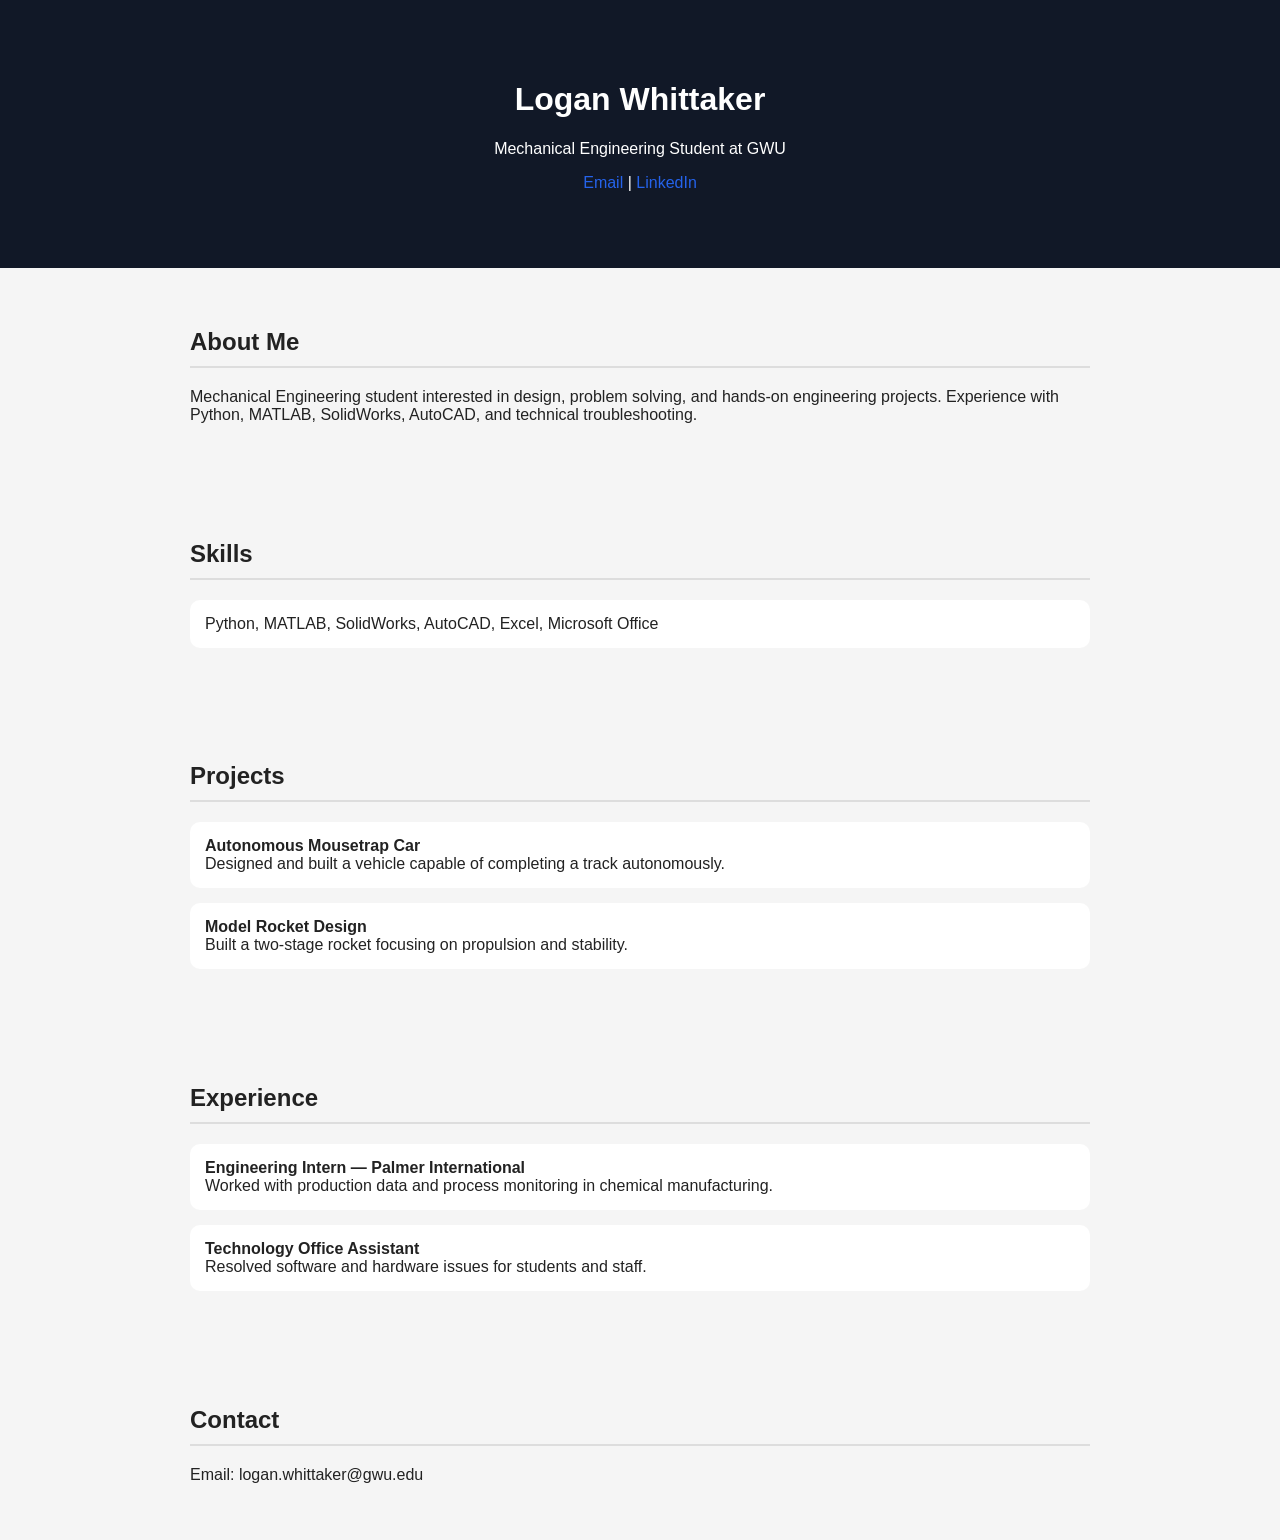
==== index.html @ 43ebd863 "Create index.html" ====
<!DOCTYPE html>
<html lang="en">
<head>
  <meta charset="UTF-8">
  <title>Logan Whittaker</title>
  <style>
    body {
      margin: 0;
      font-family: Arial;
      background: #f5f5f5;
      color: #222;
    }
    header {
      background: #111827;
      color: white;
      text-align: center;
      padding: 60px 20px;
    }
    section {
      padding: 40px 20px;
      max-width: 900px;
      margin: auto;
    }
    h2 {
      border-bottom: 2px solid #ddd;
      padding-bottom: 10px;
    }
    .card {
      background: white;
      padding: 15px;
      margin: 15px 0;
      border-radius: 10px;
    }
    a {
      color: #2563eb;
      text-decoration: none;
    }
  </style>
</head>

<body>

<header>
  <h1>Logan Whittaker</h1>
  <p>Mechanical Engineering Student at GWU</p>
  <p>
    <a href="mailto:logan.whittaker@gwu.edu">Email</a> |
    <a href="https://www.linkedin.com/in/logan-whittaker" target="_blank">LinkedIn</a>
  </p>
</header>

<section>
  <h2>About Me</h2>
  <p>
    Mechanical Engineering student interested in design, problem solving,
    and hands-on engineering projects. Experience with Python, MATLAB,
    SolidWorks, AutoCAD, and technical troubleshooting.
  </p>
</section>

<section>
  <h2>Skills</h2>
  <div class="card">
    Python, MATLAB, SolidWorks, AutoCAD, Excel, Microsoft Office
  </div>
</section>

<section>
  <h2>Projects</h2>

  <div class="card">
    <strong>Autonomous Mousetrap Car</strong><br>
    Designed and built a vehicle capable of completing a track autonomously.
  </div>

  <div class="card">
    <strong>Model Rocket Design</strong><br>
    Built a two-stage rocket focusing on propulsion and stability.
  </div>

</section>

<section>
  <h2>Experience</h2>

  <div class="card">
    <strong>Engineering Intern — Palmer International</strong><br>
    Worked with production data and process monitoring in chemical manufacturing.
  </div>

  <div class="card">
    <strong>Technology Office Assistant</strong><br>
    Resolved software and hardware issues for students and staff.
  </div>

</section>

<section>
  <h2>Contact</h2>
  <p>Email: logan.whittaker@gwu.edu</p>
</section>

</body>
</html>
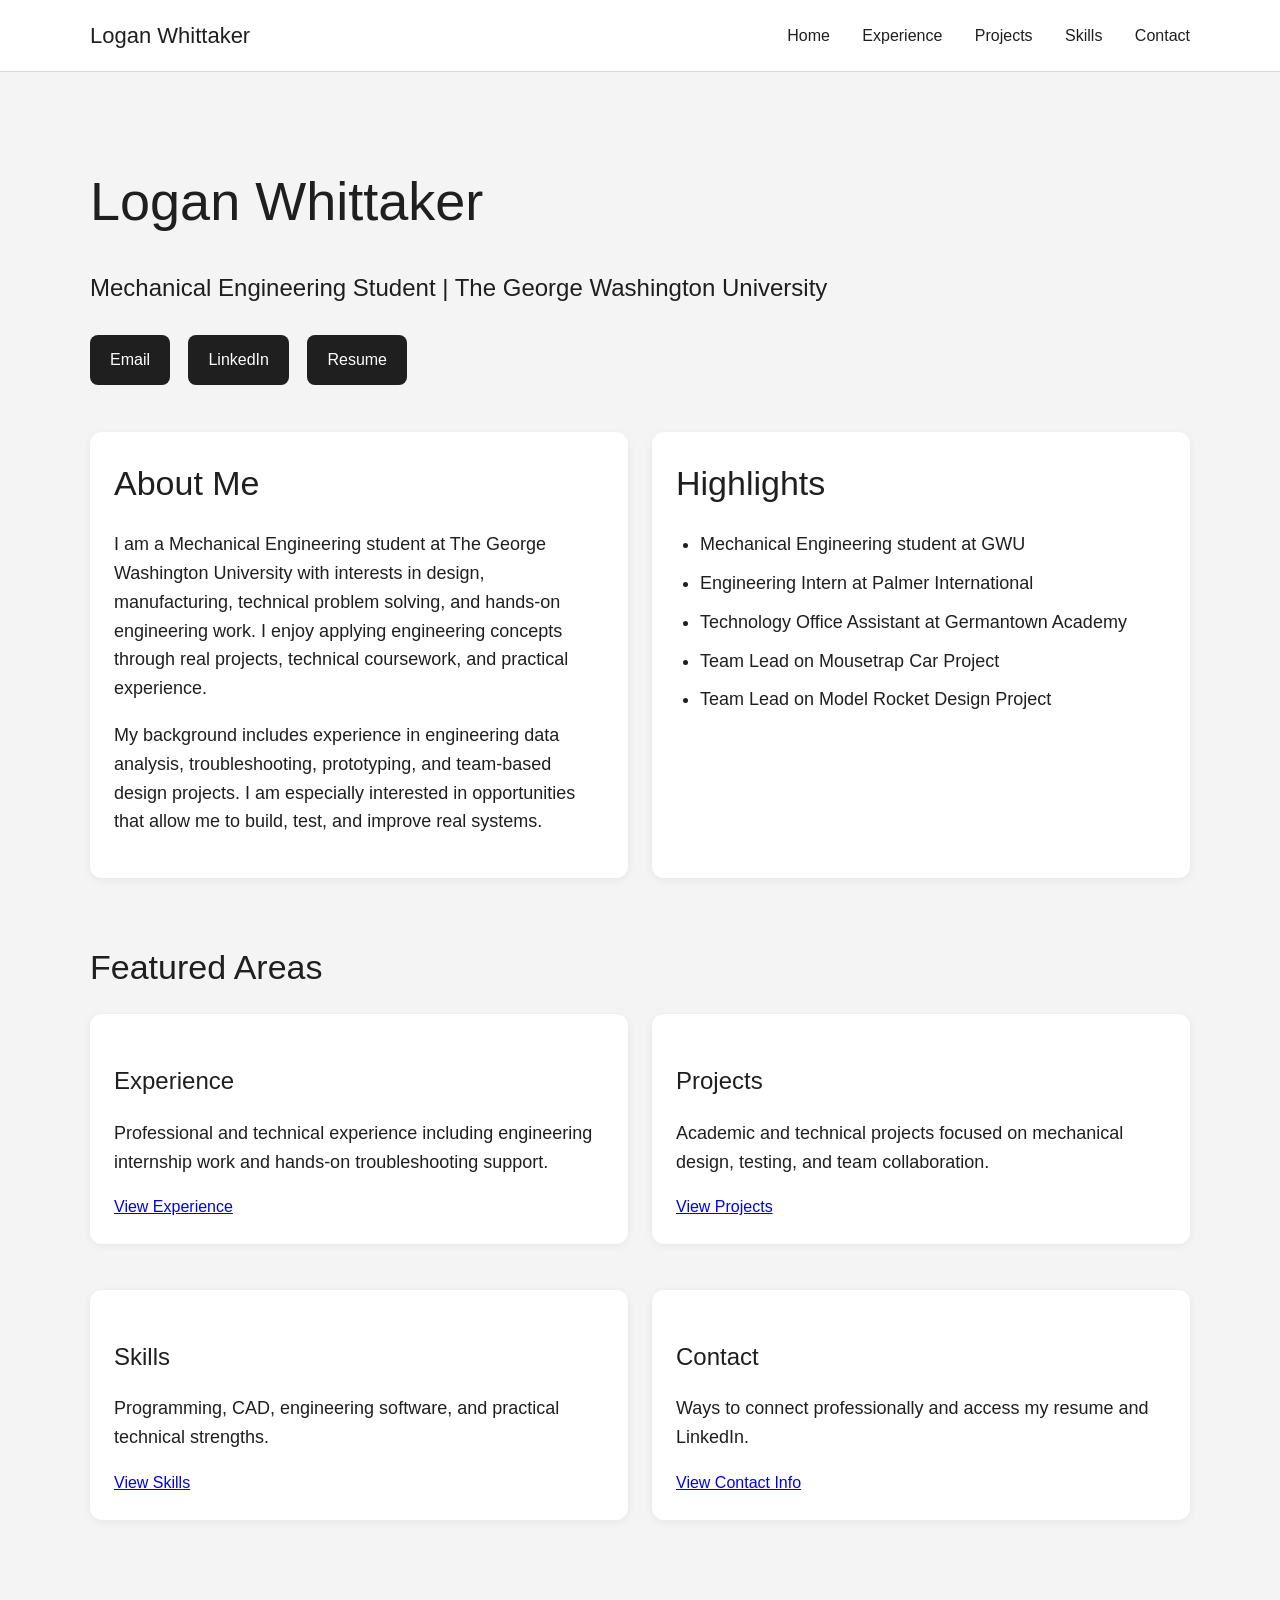
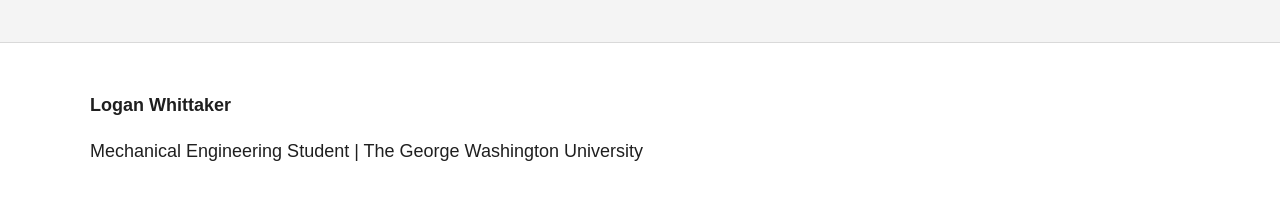
==== commit a0e0bb51: "Update index.html" ====
--- a/index.html
+++ b/index.html
@@ -1,104 +1,107 @@
 <!DOCTYPE html>
 <html lang="en">
 <head>
-  <meta charset="UTF-8">
-  <title>Logan Whittaker</title>
-  <style>
-    body {
-      margin: 0;
-      font-family: Arial;
-      background: #f5f5f5;
-      color: #222;
-    }
-    header {
-      background: #111827;
-      color: white;
-      text-align: center;
-      padding: 60px 20px;
-    }
-    section {
-      padding: 40px 20px;
-      max-width: 900px;
-      margin: auto;
-    }
-    h2 {
-      border-bottom: 2px solid #ddd;
-      padding-bottom: 10px;
-    }
-    .card {
-      background: white;
-      padding: 15px;
-      margin: 15px 0;
-      border-radius: 10px;
-    }
-    a {
-      color: #2563eb;
-      text-decoration: none;
-    }
-  </style>
+  <meta charset="UTF-8" />
+  <title>Logan Whittaker | Home</title>
+  <link rel="stylesheet" href="style.css" />
 </head>
-
 <body>
 
-<header>
-  <h1>Logan Whittaker</h1>
-  <p>Mechanical Engineering Student at GWU</p>
-  <p>
-    <a href="mailto:logan.whittaker@gwu.edu">Email</a> |
-    <a href="https://www.linkedin.com/in/logan-whittaker" target="_blank">LinkedIn</a>
-  </p>
-</header>
+  <nav>
+    <div class="nav-container">
+      <div class="site-name">Logan Whittaker</div>
+      <div class="nav-links">
+        <a href="index.html">Home</a>
+        <a href="experience.html">Experience</a>
+        <a href="projects.html">Projects</a>
+        <a href="skills.html">Skills</a>
+        <a href="contact.html">Contact</a>
+      </div>
+    </div>
+  </nav>
 
-<section>
-  <h2>About Me</h2>
-  <p>
-    Mechanical Engineering student interested in design, problem solving,
-    and hands-on engineering projects. Experience with Python, MATLAB,
-    SolidWorks, AutoCAD, and technical troubleshooting.
-  </p>
-</section>
+  <div class="container">
+    <h1>Logan Whittaker</h1>
+    <p class="hero-subtitle">Mechanical Engineering Student | The George Washington University</p>
 
-<section>
-  <h2>Skills</h2>
-  <div class="card">
-    Python, MATLAB, SolidWorks, AutoCAD, Excel, Microsoft Office
-  </div>
-</section>
+    <div class="button-row">
+      <a class="button" href="mailto:logan.whittaker@gwu.edu">Email</a>
+      <a class="button" href="https://www.linkedin.com/in/logan-whittaker" target="_blank">LinkedIn</a>
+      <a class="button" href="resume.pdf" target="_blank">Resume</a>
+    </div>
 
-<section>
-  <h2>Projects</h2>
+    <div class="two-column">
+      <div class="card">
+        <h2>About Me</h2>
+        <p>
+          I am a Mechanical Engineering student at The George Washington University with interests in design,
+          manufacturing, technical problem solving, and hands-on engineering work. I enjoy applying engineering
+          concepts through real projects, technical coursework, and practical experience.
+        </p>
+        <p>
+          My background includes experience in engineering data analysis, troubleshooting, prototyping, and team-based
+          design projects. I am especially interested in opportunities that allow me to build, test, and improve
+          real systems.
+        </p>
+      </div>
 
-  <div class="card">
-    <strong>Autonomous Mousetrap Car</strong><br>
-    Designed and built a vehicle capable of completing a track autonomously.
+      <div class="card">
+        <h2>Highlights</h2>
+        <ul>
+          <li>Mechanical Engineering student at GWU</li>
+          <li>Engineering Intern at Palmer International</li>
+          <li>Technology Office Assistant at Germantown Academy</li>
+          <li>Team Lead on Mousetrap Car Project</li>
+          <li>Team Lead on Model Rocket Design Project</li>
+        </ul>
+      </div>
+    </div>
+
+    <div class="section">
+      <h2>Featured Areas</h2>
+
+      <div class="two-column">
+        <div class="card">
+          <h3>Experience</h3>
+          <p>
+            Professional and technical experience including engineering internship work and hands-on troubleshooting support.
+          </p>
+          <a href="experience.html">View Experience</a>
+        </div>
+
+        <div class="card">
+          <h3>Projects</h3>
+          <p>
+            Academic and technical projects focused on mechanical design, testing, and team collaboration.
+          </p>
+          <a href="projects.html">View Projects</a>
+        </div>
+
+        <div class="card">
+          <h3>Skills</h3>
+          <p>
+            Programming, CAD, engineering software, and practical technical strengths.
+          </p>
+          <a href="skills.html">View Skills</a>
+        </div>
+
+        <div class="card">
+          <h3>Contact</h3>
+          <p>
+            Ways to connect professionally and access my resume and LinkedIn.
+          </p>
+          <a href="contact.html">View Contact Info</a>
+        </div>
+      </div>
+    </div>
   </div>
 
-  <div class="card">
-    <strong>Model Rocket Design</strong><br>
-    Built a two-stage rocket focusing on propulsion and stability.
+  <div class="footer">
+    <div class="container">
+      <p><strong>Logan Whittaker</strong></p>
+      <p>Mechanical Engineering Student | The George Washington University</p>
+    </div>
   </div>
-
-</section>
-
-<section>
-  <h2>Experience</h2>
-
-  <div class="card">
-    <strong>Engineering Intern — Palmer International</strong><br>
-    Worked with production data and process monitoring in chemical manufacturing.
-  </div>
-
-  <div class="card">
-    <strong>Technology Office Assistant</strong><br>
-    Resolved software and hardware issues for students and staff.
-  </div>
-
-</section>
-
-<section>
-  <h2>Contact</h2>
-  <p>Email: logan.whittaker@gwu.edu</p>
-</section>
 
 </body>
 </html>
--- a/style.css
+++ b/style.css
@@ -0,0 +1,178 @@
+body {
+  margin: 0;
+  font-family: Arial, Helvetica, sans-serif;
+  background-color: #f4f4f4;
+  color: #1f1f1f;
+  line-height: 1.6;
+}
+
+nav {
+  background-color: white;
+  border-bottom: 1px solid #d9d9d9;
+  padding: 18px 0;
+}
+
+.nav-container {
+  width: 88%;
+  max-width: 1100px;
+  margin: 0 auto;
+  display: flex;
+  justify-content: space-between;
+  align-items: center;
+}
+
+.site-name {
+  font-size: 22px;
+  font-weight: 500;
+}
+
+.nav-links a {
+  margin-left: 28px;
+  text-decoration: none;
+  color: #1f1f1f;
+  font-size: 16px;
+}
+
+.nav-links a:hover {
+  color: #2f5bea;
+}
+
+.container {
+  width: 88%;
+  max-width: 1100px;
+  margin: 0 auto;
+  padding: 50px 0;
+}
+
+h1 {
+  font-size: 54px;
+  font-weight: 500;
+  margin-bottom: 12px;
+}
+
+h2 {
+  font-size: 34px;
+  font-weight: 500;
+  margin-top: 0;
+  margin-bottom: 20px;
+}
+
+h3 {
+  font-size: 24px;
+  font-weight: 500;
+  margin-bottom: 10px;
+}
+
+p {
+  font-size: 18px;
+  margin-bottom: 18px;
+}
+
+.hero-subtitle {
+  font-size: 24px;
+  margin-bottom: 28px;
+}
+
+.button-row {
+  margin-top: 20px;
+  margin-bottom: 35px;
+}
+
+.button {
+  display: inline-block;
+  margin-right: 14px;
+  margin-bottom: 12px;
+  padding: 12px 20px;
+  background-color: #1f1f1f;
+  color: white;
+  text-decoration: none;
+  border-radius: 8px;
+  font-size: 16px;
+}
+
+.button:hover {
+  background-color: #2f5bea;
+}
+
+.section {
+  margin-top: 40px;
+}
+
+.card {
+  background-color: white;
+  padding: 24px;
+  border-radius: 12px;
+  margin-bottom: 22px;
+  box-shadow: 0 2px 8px rgba(0, 0, 0, 0.06);
+}
+
+.two-column {
+  display: grid;
+  grid-template-columns: 1fr 1fr;
+  gap: 24px;
+}
+
+ul {
+  font-size: 18px;
+  padding-left: 24px;
+}
+
+li {
+  margin-bottom: 10px;
+}
+
+.footer {
+  border-top: 1px solid #d9d9d9;
+  background-color: white;
+  margin-top: 50px;
+}
+
+.footer .container {
+  padding: 30px 0;
+}
+
+img {
+  max-width: 100%;
+  border-radius: 10px;
+}
+
+.image-placeholder {
+  background-color: #dddddd;
+  height: 320px;
+  border-radius: 10px;
+  display: flex;
+  align-items: center;
+  justify-content: center;
+  color: #666666;
+  font-size: 18px;
+}
+
+@media (max-width: 800px) {
+  .nav-container {
+    flex-direction: column;
+    align-items: flex-start;
+  }
+
+  .nav-links {
+    margin-top: 14px;
+  }
+
+  .nav-links a {
+    margin-left: 0;
+    margin-right: 18px;
+    display: inline-block;
+    margin-top: 8px;
+  }
+
+  .two-column {
+    grid-template-columns: 1fr;
+  }
+
+  h1 {
+    font-size: 40px;
+  }
+
+  .hero-subtitle {
+    font-size: 20px;
+  }
+}
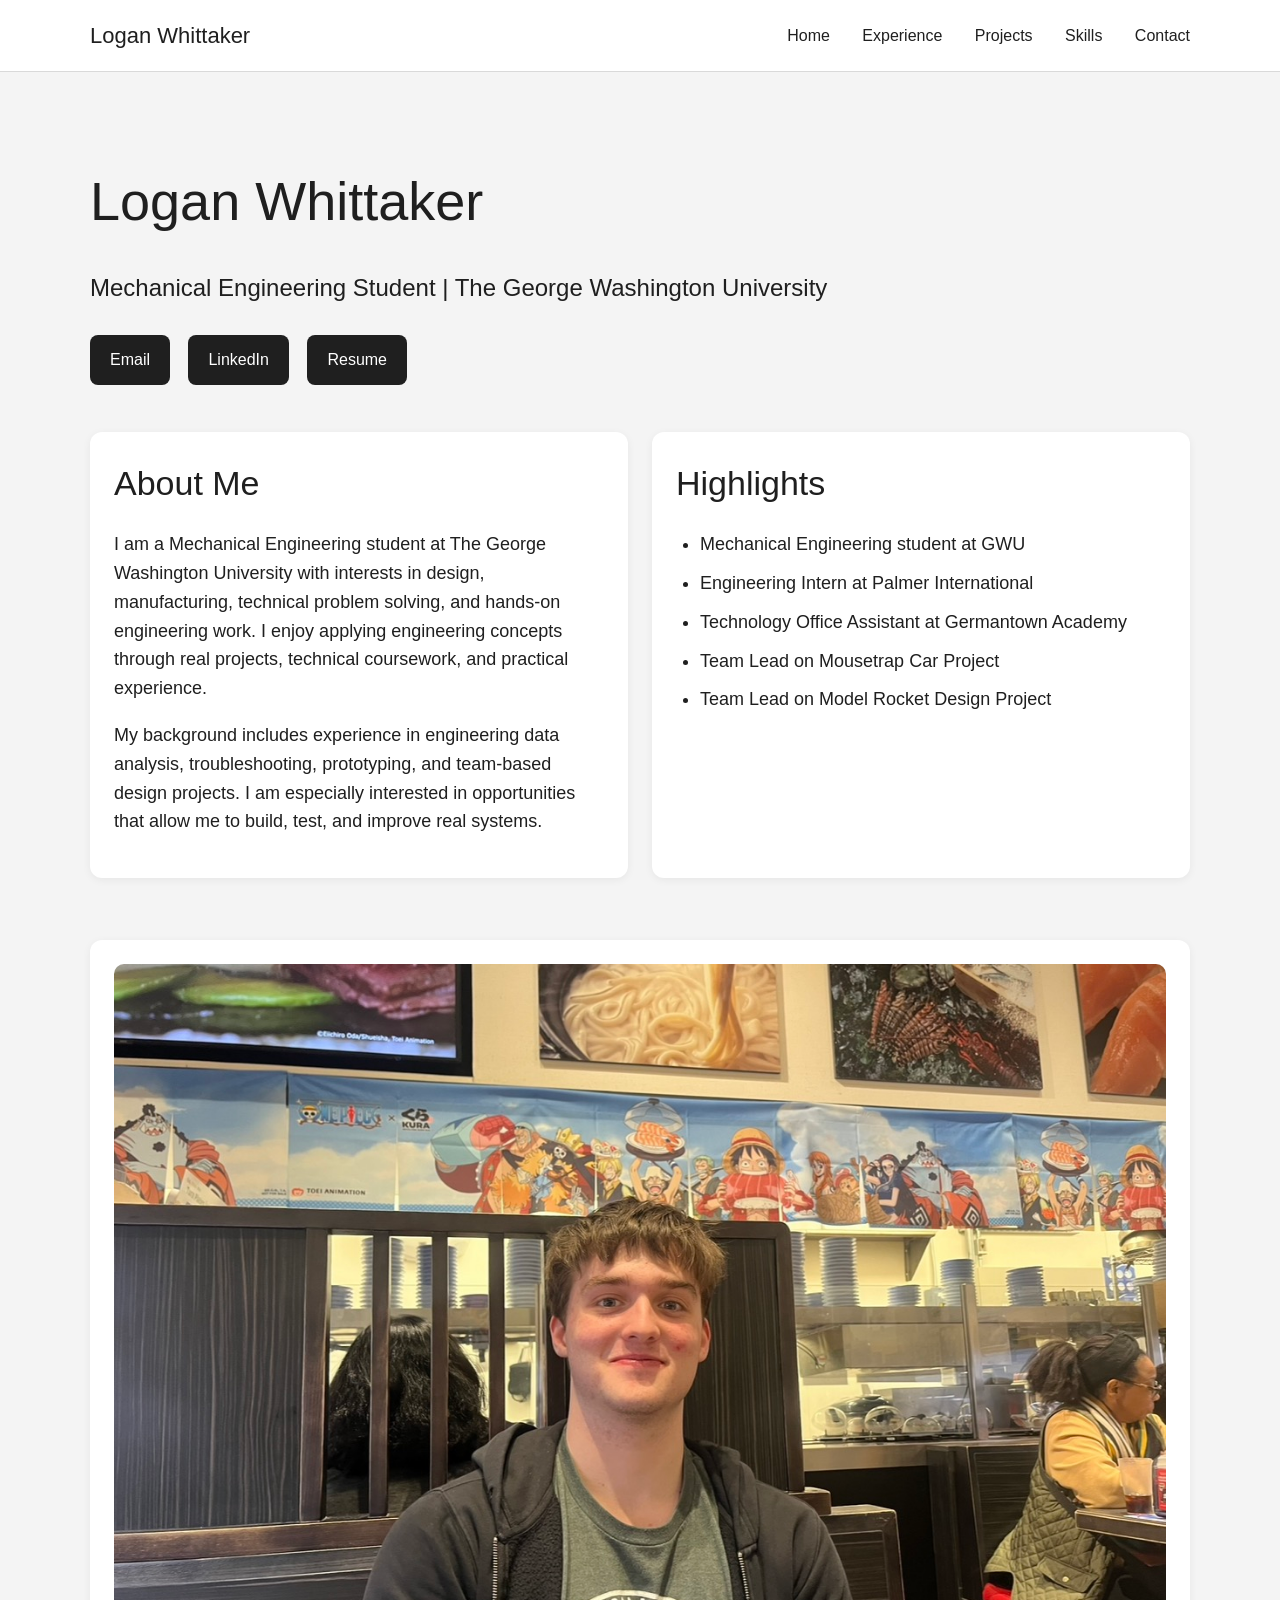
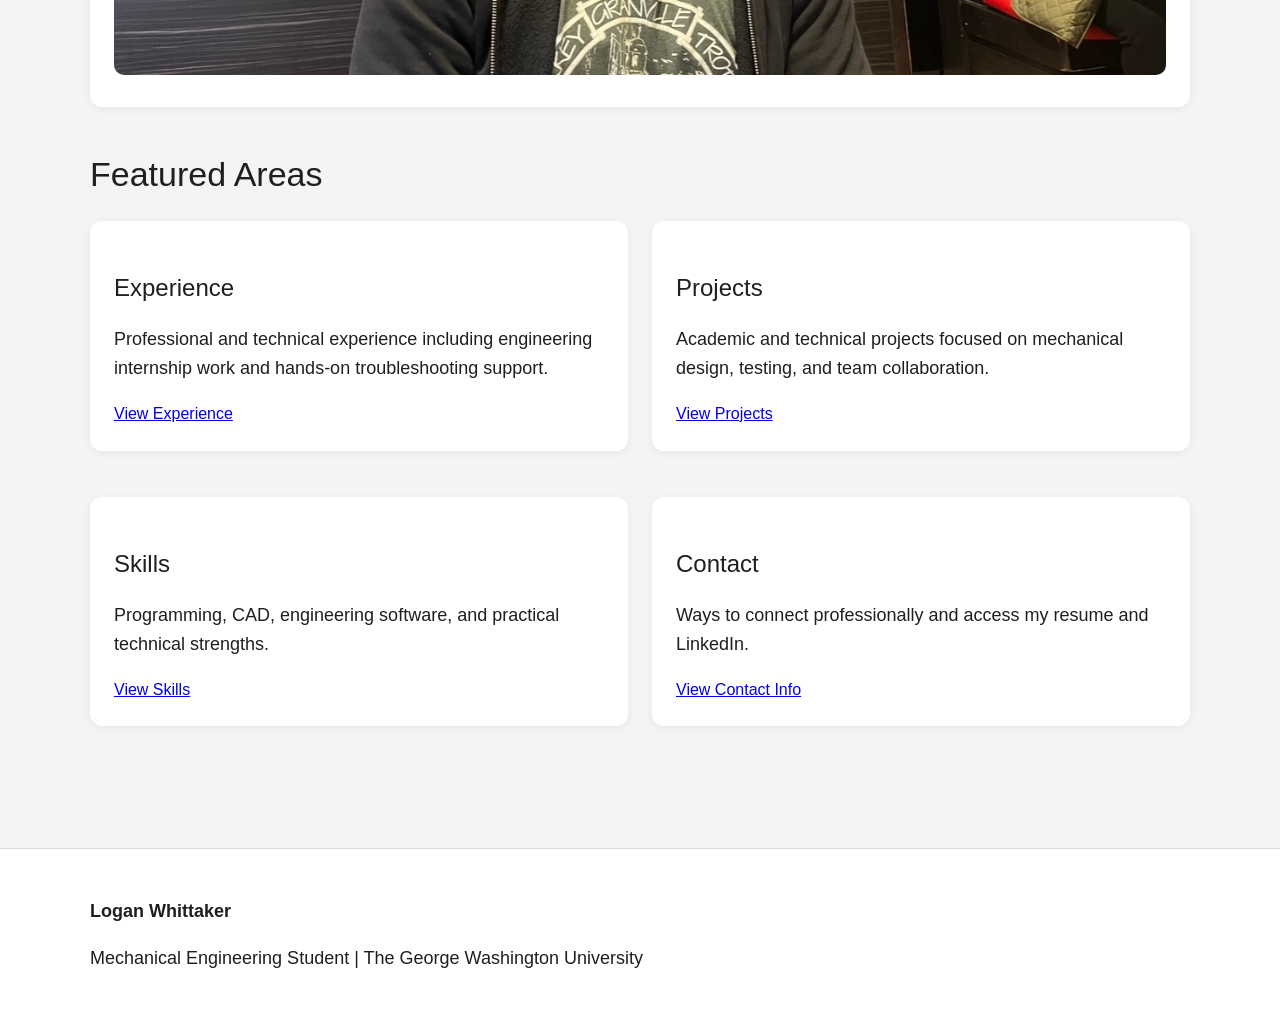
==== commit 11e13bc5: "Update index.html" ====
--- a/index.html
+++ b/index.html
@@ -58,6 +58,12 @@
     </div>
 
     <div class="section">
+  <div class="card">
+    <img src="home.jpg" alt="Logan Whittaker photo">
+  </div>
+</div>
+
+    <div class="section">
       <h2>Featured Areas</h2>
 
       <div class="two-column">
